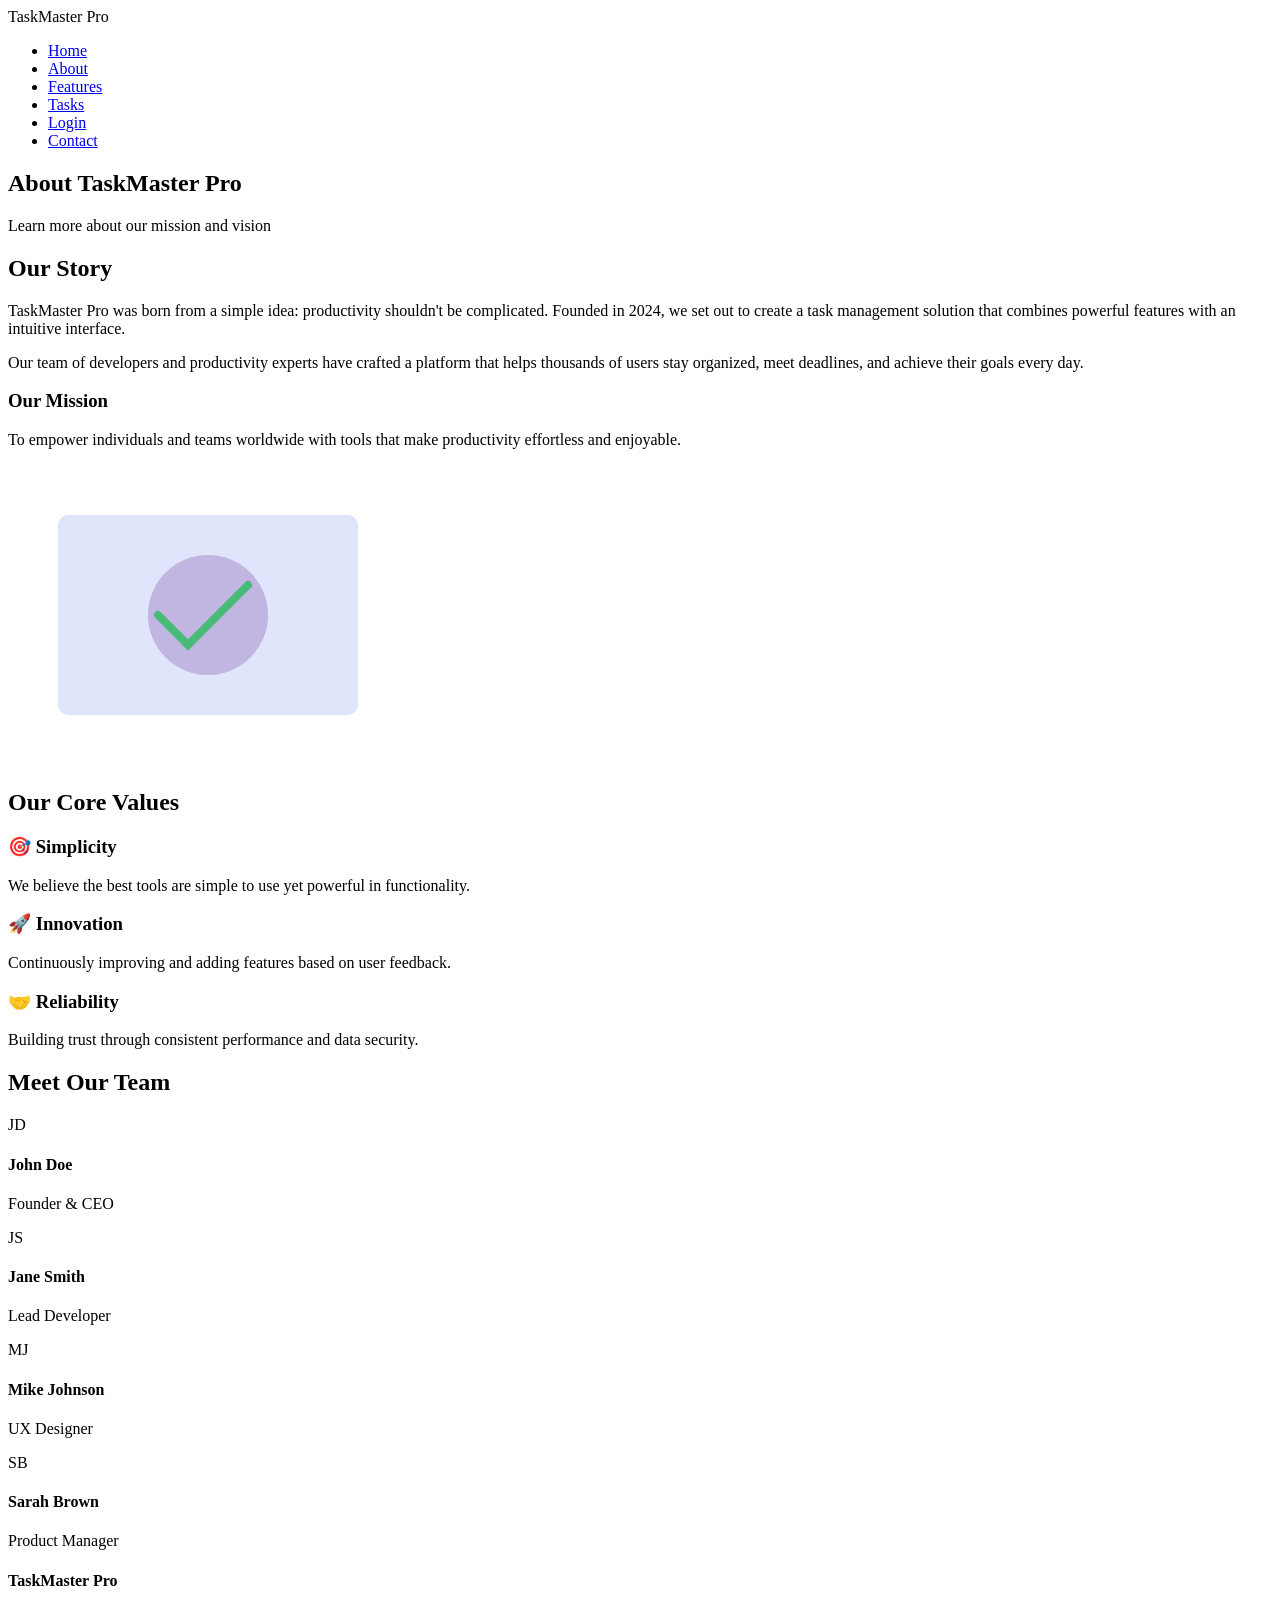
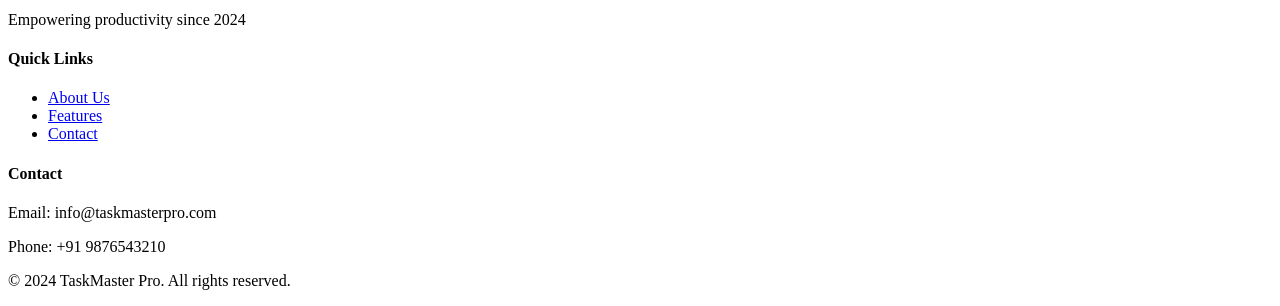
==== about.html @ 604fd154 "Add files via upload" ====
<!DOCTYPE html>
<html lang="en">
<head>
    <meta charset="UTF-8">
    <meta name="viewport" content="width=device-width, initial-scale=1.0">
    <title>About Us - TaskMaster Pro</title>
    <link rel="stylesheet" href="css/styles.css">
</head>
<body>
    <nav class="navbar">
        <div class="container">
            <div class="logo">TaskMaster Pro</div>
            <ul class="nav-links">
                <li><a href="index.html">Home</a></li>
                <li><a href="about.html" class="active">About</a></li>
                <li><a href="features.html">Features</a></li>
                <li><a href="tasks.html">Tasks</a></li>
                <li><a href="login.html">Login</a></li>
                <li><a href="contact.html">Contact</a></li>
            </ul>
            <div class="hamburger">
                <span></span>
                <span></span>
                <span></span>
            </div>
        </div>
    </nav>

    <section class="page-header">
        <div class="container">
            <h1>About TaskMaster Pro</h1>
            <p>Learn more about our mission and vision</p>
        </div>
    </section>

    <section class="about-content">
        <div class="container">
            <div class="about-grid">
                <div class="about-text">
                    <h2>Our Story</h2>
                    <p>TaskMaster Pro was born from a simple idea: productivity shouldn't be complicated. Founded in 2024, we set out to create a task management solution that combines powerful features with an intuitive interface.</p>
                    <p>Our team of developers and productivity experts have crafted a platform that helps thousands of users stay organized, meet deadlines, and achieve their goals every day.</p>
                    <h3>Our Mission</h3>
                    <p>To empower individuals and teams worldwide with tools that make productivity effortless and enjoyable.</p>
                </div>
                <div class="about-image">
                    <div class="image-placeholder">
                        <svg width="400" height="300" viewBox="0 0 400 300">
                            <rect x="50" y="50" width="300" height="200" fill="#667eea" opacity="0.2" rx="10"/>
                            <circle cx="200" cy="150" r="60" fill="#764ba2" opacity="0.3"/>
                            <path d="M 150 150 L 180 180 L 240 120" stroke="#48bb78" stroke-width="8" fill="none" stroke-linecap="round"/>
                        </svg>
                    </div>
                </div>
            </div>

            <div class="values-section">
                <h2>Our Core Values</h2>
                <div class="values-grid">
                    <div class="value-card">
                        <h3>🎯 Simplicity</h3>
                        <p>We believe the best tools are simple to use yet powerful in functionality.</p>
                    </div>
                    <div class="value-card">
                        <h3>🚀 Innovation</h3>
                        <p>Continuously improving and adding features based on user feedback.</p>
                    </div>
                    <div class="value-card">
                        <h3>🤝 Reliability</h3>
                        <p>Building trust through consistent performance and data security.</p>
                    </div>
                </div>
            </div>

            <div class="team-section">
                <h2>Meet Our Team</h2>
                <div class="team-grid">
                    <div class="team-member">
                        <div class="member-avatar">JD</div>
                        <h4>John Doe</h4>
                        <p>Founder & CEO</p>
                    </div>
                    <div class="team-member">
                        <div class="member-avatar">JS</div>
                        <h4>Jane Smith</h4>
                        <p>Lead Developer</p>
                    </div>
                    <div class="team-member">
                        <div class="member-avatar">MJ</div>
                        <h4>Mike Johnson</h4>
                        <p>UX Designer</p>
                    </div>
                    <div class="team-member">
                        <div class="member-avatar">SB</div>
                        <h4>Sarah Brown</h4>
                        <p>Product Manager</p>
                    </div>
                </div>
            </div>
        </div>
    </section>

    <footer class="footer">
        <div class="container">
            <div class="footer-content">
                <div class="footer-section">
                    <h4>TaskMaster Pro</h4>
                    <p>Empowering productivity since 2024</p>
                </div>
                <div class="footer-section">
                    <h4>Quick Links</h4>
                    <ul>
                        <li><a href="about.html">About Us</a></li>
                        <li><a href="features.html">Features</a></li>
                        <li><a href="contact.html">Contact</a></li>
                    </ul>
                </div>
                <div class="footer-section">
                    <h4>Contact</h4>
                    <p>Email: info@taskmasterpro.com</p>
                    <p>Phone: +91 9876543210</p>
                </div>
            </div>
            <div class="footer-bottom">
                <p>&copy; 2024 TaskMaster Pro. All rights reserved.</p>
            </div>
        </div>
    </footer>

    <script src="js/script.js"></script>
</body>
</html>
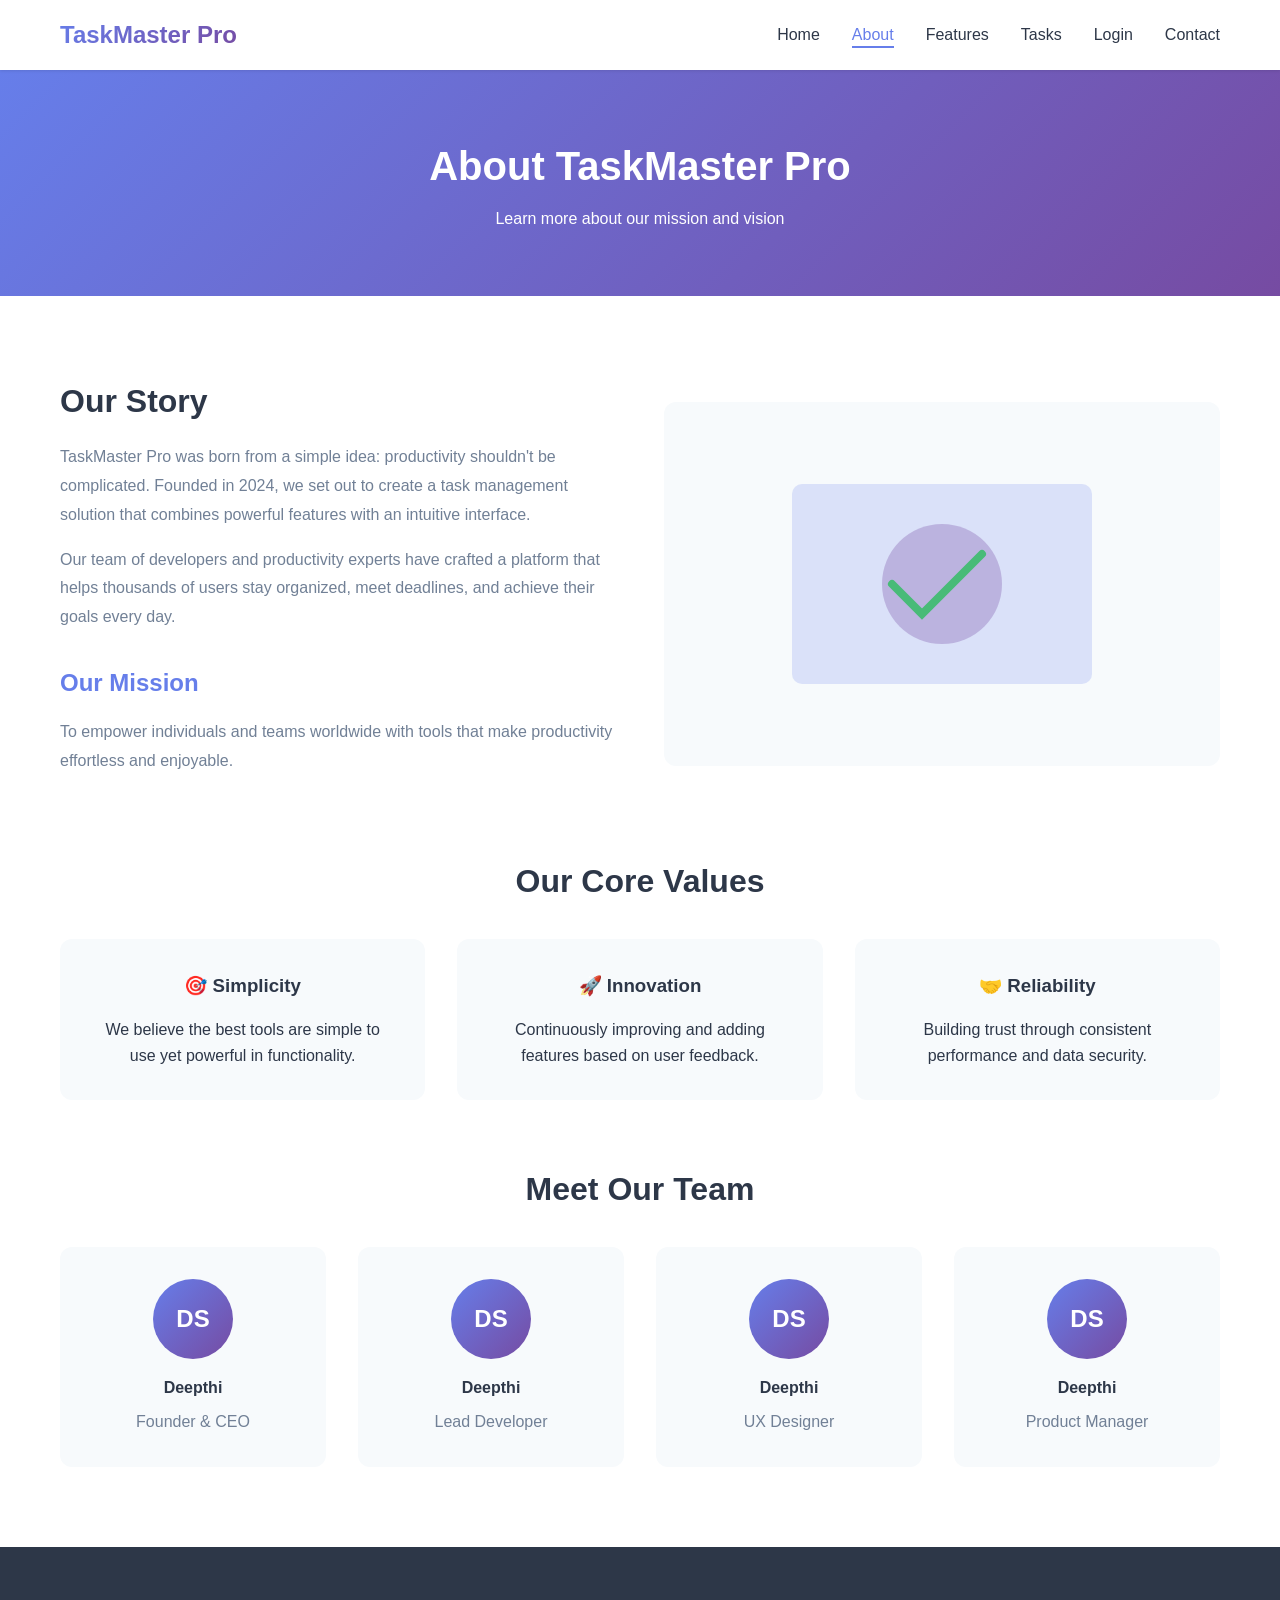
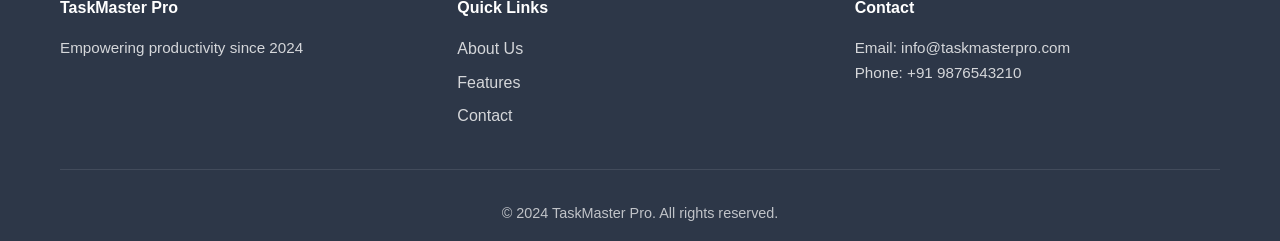
==== commit 839a861b: "Add files via upload" ====
--- a/about.html
+++ b/about.html
@@ -14,8 +14,8 @@
                 <li><a href="index.html">Home</a></li>
                 <li><a href="about.html" class="active">About</a></li>
                 <li><a href="features.html">Features</a></li>
-                <li><a href="tasks.html">Tasks</a></li>
-                <li><a href="login.html">Login</a></li>
+                <li><a href="php/tasks.php">Tasks</a></li>
+                <li><a href="php/login.php">Login</a></li>
                 <li><a href="contact.html">Contact</a></li>
             </ul>
             <div class="hamburger">
@@ -76,23 +76,23 @@
                 <h2>Meet Our Team</h2>
                 <div class="team-grid">
                     <div class="team-member">
-                        <div class="member-avatar">JD</div>
-                        <h4>John Doe</h4>
+                        <div class="member-avatar">DS</div>
+                        <h4>Deepthi</h4>
                         <p>Founder & CEO</p>
                     </div>
                     <div class="team-member">
-                        <div class="member-avatar">JS</div>
-                        <h4>Jane Smith</h4>
+                        <div class="member-avatar">DS</div>
+                        <h4>Deepthi</h4>
                         <p>Lead Developer</p>
                     </div>
                     <div class="team-member">
-                        <div class="member-avatar">MJ</div>
-                        <h4>Mike Johnson</h4>
+                        <div class="member-avatar">DS</div>
+                        <h4>Deepthi</h4>
                         <p>UX Designer</p>
                     </div>
                     <div class="team-member">
-                        <div class="member-avatar">SB</div>
-                        <h4>Sarah Brown</h4>
+                        <div class="member-avatar">DS</div>
+                        <h4>Deepthi</h4>
                         <p>Product Manager</p>
                     </div>
                 </div>
--- a/css/styles.css
+++ b/css/styles.css
@@ -0,0 +1,1155 @@
+/* ===================================
+   CSS Reset & Base Styles
+   =================================== */
+* {
+    margin: 0;
+    padding: 0;
+    box-sizing: border-box;
+}
+
+:root {
+    --primary-color: #667eea;
+    --secondary-color: #764ba2;
+    --accent-color: #48bb78;
+    --danger-color: #f56565;
+    --warning-color: #ed8936;
+    --text-dark: #2d3748;
+    --text-light: #718096;
+    --bg-light: #f7fafc;
+    --bg-white: #ffffff;
+    --border-color: #e2e8f0;
+    --shadow-sm: 0 1px 3px rgba(0,0,0,0.1);
+    --shadow-md: 0 4px 6px rgba(0,0,0,0.1);
+    --shadow-lg: 0 10px 25px rgba(0,0,0,0.15);
+    --transition: all 0.3s ease;
+}
+
+body {
+    font-family: 'Segoe UI', Tahoma, Geneva, Verdana, sans-serif;
+    line-height: 1.6;
+    color: var(--text-dark);
+    background-color: var(--bg-light);
+}
+
+.container {
+    max-width: 1200px;
+    margin: 0 auto;
+    padding: 0 20px;
+}
+
+/* ===================================
+   Navigation Bar (Positioning)
+   =================================== */
+.navbar {
+    background: var(--bg-white);
+    box-shadow: var(--shadow-sm);
+    position: sticky;
+    top: 0;
+    z-index: 1000;
+    padding: 1rem 0;
+}
+
+.navbar .container {
+    display: flex;
+    justify-content: space-between;
+    align-items: center;
+}
+
+.logo {
+    font-size: 1.5rem;
+    font-weight: bold;
+    background: linear-gradient(135deg, var(--primary-color), var(--secondary-color));
+    -webkit-background-clip: text;
+    -webkit-text-fill-color: transparent;
+    background-clip: text;
+}
+
+.nav-links {
+    display: flex;
+    list-style: none;
+    gap: 2rem;
+}
+
+.nav-links a {
+    text-decoration: none;
+    color: var(--text-dark);
+    font-weight: 500;
+    transition: var(--transition);
+    position: relative;
+}
+
+.nav-links a:hover,
+.nav-links a.active {
+    color: var(--primary-color);
+}
+
+.nav-links a::after {
+    content: '';
+    position: absolute;
+    bottom: -5px;
+    left: 0;
+    width: 0;
+    height: 2px;
+    background: var(--primary-color);
+    transition: var(--transition);
+}
+
+.nav-links a:hover::after,
+.nav-links a.active::after {
+    width: 100%;
+}
+
+.hamburger {
+    display: none;
+    flex-direction: column;
+    cursor: pointer;
+    gap: 4px;
+}
+
+.hamburger span {
+    width: 25px;
+    height: 3px;
+    background: var(--text-dark);
+    transition: var(--transition);
+}
+
+/* ===================================
+   Hero Section
+   =================================== */
+.hero {
+    background: linear-gradient(135deg, #667eea 0%, #764ba2 100%);
+    color: white;
+    padding: 6rem 0;
+    position: relative;
+    overflow: hidden;
+}
+
+.hero::before {
+    content: '';
+    position: absolute;
+    top: -50%;
+    right: -50%;
+    width: 100%;
+    height: 100%;
+    background: radial-gradient(circle, rgba(255,255,255,0.1) 0%, transparent 70%);
+}
+
+.hero .container {
+    display: flex;
+    align-items: center;
+    justify-content: space-between;
+    gap: 3rem;
+    position: relative;
+    z-index: 1;
+}
+
+.hero-content {
+    flex: 1;
+}
+
+.hero h1 {
+    font-size: 3rem;
+    margin-bottom: 1rem;
+    line-height: 1.2;
+}
+
+.hero p {
+    font-size: 1.2rem;
+    margin-bottom: 2rem;
+    opacity: 0.9;
+}
+
+.cta-buttons {
+    display: flex;
+    gap: 1rem;
+}
+
+.hero-image {
+    flex: 1;
+    display: flex;
+    justify-content: center;
+}
+
+/* ===================================
+   Buttons
+   =================================== */
+.btn {
+    display: inline-block;
+    padding: 0.75rem 1.5rem;
+    border-radius: 8px;
+    text-decoration: none;
+    font-weight: 600;
+    transition: var(--transition);
+    border: none;
+    cursor: pointer;
+    font-size: 1rem;
+}
+
+.btn-primary {
+    background: white;
+    color: var(--primary-color);
+}
+
+.btn-primary:hover {
+    transform: translateY(-2px);
+    box-shadow: var(--shadow-md);
+}
+
+.btn-secondary {
+    background: transparent;
+    color: white;
+    border: 2px solid white;
+}
+
+.btn-secondary:hover {
+    background: white;
+    color: var(--primary-color);
+}
+
+.btn-block {
+    width: 100%;
+    text-align: center;
+}
+
+.btn-small {
+    padding: 0.5rem 1rem;
+    font-size: 0.9rem;
+}
+
+.btn-complete {
+    background: var(--accent-color);
+    color: white;
+}
+
+.btn-delete {
+    background: var(--danger-color);
+    color: white;
+}
+
+.btn-social {
+    background: var(--bg-white);
+    color: var(--text-dark);
+    border: 1px solid var(--border-color);
+}
+
+/* ===================================
+   Features Section (Box Model & Floats)
+   =================================== */
+.features-preview {
+    padding: 5rem 0;
+    background: var(--bg-white);
+}
+
+.features-preview h2 {
+    text-align: center;
+    font-size: 2.5rem;
+    margin-bottom: 3rem;
+    color: var(--text-dark);
+}
+
+.features-grid {
+    display: grid;
+    grid-template-columns: repeat(auto-fit, minmax(250px, 1fr));
+    gap: 2rem;
+}
+
+.feature-card {
+    padding: 2rem;
+    background: var(--bg-light);
+    border-radius: 12px;
+    text-align: center;
+    transition: var(--transition);
+    box-shadow: var(--shadow-sm);
+}
+
+.feature-card:hover {
+    transform: translateY(-5px);
+    box-shadow: var(--shadow-lg);
+}
+
+.feature-card .icon {
+    font-size: 3rem;
+    margin-bottom: 1rem;
+}
+
+.feature-card h3 {
+    margin-bottom: 1rem;
+    color: var(--text-dark);
+}
+
+.feature-card p {
+    color: var(--text-light);
+}
+
+/* ===================================
+   Statistics Section
+   =================================== */
+.stats {
+    padding: 4rem 0;
+    background: linear-gradient(135deg, #667eea 0%, #764ba2 100%);
+    color: white;
+}
+
+.stats-grid {
+    display: grid;
+    grid-template-columns: repeat(auto-fit, minmax(200px, 1fr));
+    gap: 2rem;
+    text-align: center;
+}
+
+.stat-item h3 {
+    font-size: 3rem;
+    margin-bottom: 0.5rem;
+}
+
+.stat-item p {
+    font-size: 1.1rem;
+    opacity: 0.9;
+}
+
+/* ===================================
+   Page Header
+   =================================== */
+.page-header {
+    background: linear-gradient(135deg, #667eea 0%, #764ba2 100%);
+    color: white;
+    padding: 4rem 0;
+    text-align: center;
+}
+
+.page-header h1 {
+    font-size: 2.5rem;
+    margin-bottom: 0.5rem;
+}
+
+/* ===================================
+   About Section
+   =================================== */
+.about-content {
+    padding: 5rem 0;
+    background: var(--bg-white);
+}
+
+.about-grid {
+    display: grid;
+    grid-template-columns: 1fr 1fr;
+    gap: 3rem;
+    align-items: center;
+    margin-bottom: 4rem;
+}
+
+.about-text h2 {
+    font-size: 2rem;
+    margin-bottom: 1rem;
+    color: var(--text-dark);
+}
+
+.about-text h3 {
+    font-size: 1.5rem;
+    margin: 2rem 0 1rem;
+    color: var(--primary-color);
+}
+
+.about-text p {
+    margin-bottom: 1rem;
+    color: var(--text-light);
+    line-height: 1.8;
+}
+
+.image-placeholder {
+    background: var(--bg-light);
+    border-radius: 12px;
+    padding: 2rem;
+    display: flex;
+    justify-content: center;
+    align-items: center;
+}
+
+.values-section,
+.team-section {
+    margin-top: 4rem;
+}
+
+.values-section h2,
+.team-section h2 {
+    text-align: center;
+    font-size: 2rem;
+    margin-bottom: 2rem;
+}
+
+.values-grid {
+    display: grid;
+    grid-template-columns: repeat(auto-fit, minmax(250px, 1fr));
+    gap: 2rem;
+}
+
+.value-card {
+    padding: 2rem;
+    background: var(--bg-light);
+    border-radius: 12px;
+    text-align: center;
+}
+
+.value-card h3 {
+    margin-bottom: 1rem;
+    color: var(--text-dark);
+}
+
+.team-grid {
+    display: grid;
+    grid-template-columns: repeat(auto-fit, minmax(200px, 1fr));
+    gap: 2rem;
+}
+
+.team-member {
+    text-align: center;
+    padding: 2rem;
+    background: var(--bg-light);
+    border-radius: 12px;
+}
+
+.member-avatar {
+    width: 80px;
+    height: 80px;
+    background: linear-gradient(135deg, var(--primary-color), var(--secondary-color));
+    color: white;
+    border-radius: 50%;
+    display: flex;
+    align-items: center;
+    justify-content: center;
+    font-size: 1.5rem;
+    font-weight: bold;
+    margin: 0 auto 1rem;
+}
+
+.team-member h4 {
+    margin-bottom: 0.5rem;
+    color: var(--text-dark);
+}
+
+.team-member p {
+    color: var(--text-light);
+}
+
+/* ===================================
+   Features Detailed Section
+   =================================== */
+.features-detailed {
+    padding: 5rem 0;
+    background: var(--bg-white);
+}
+
+.feature-detail {
+    display: flex;
+    gap: 2rem;
+    align-items: center;
+    margin-bottom: 4rem;
+    padding: 2rem;
+    background: var(--bg-light);
+    border-radius: 12px;
+}
+
+.feature-detail.reverse {
+    flex-direction: row-reverse;
+}
+
+.feature-icon {
+    font-size: 4rem;
+    min-width: 100px;
+    text-align: center;
+}
+
+.feature-info h3 {
+    font-size: 1.8rem;
+    margin-bottom: 1rem;
+    color: var(--text-dark);
+}
+
+.feature-info p {
+    margin-bottom: 1rem;
+    color: var(--text-light);
+}
+
+.feature-info ul {
+    list-style: none;
+    padding-left: 0;
+}
+
+.feature-info ul li {
+    padding: 0.5rem 0;
+    padding-left: 1.5rem;
+    position: relative;
+    color: var(--text-light);
+}
+
+.feature-info ul li::before {
+    content: '✓';
+    position: absolute;
+    left: 0;
+    color: var(--accent-color);
+    font-weight: bold;
+}
+
+/* ===================================
+   Calculator Section
+   =================================== */
+.productivity-calculator {
+    padding: 5rem 0;
+    background: var(--bg-light);
+}
+
+.productivity-calculator h2 {
+    text-align: center;
+    font-size: 2rem;
+    margin-bottom: 0.5rem;
+}
+
+.productivity-calculator > p {
+    text-align: center;
+    color: var(--text-light);
+    margin-bottom: 3rem;
+}
+
+.calculator-card {
+    display: grid;
+    grid-template-columns: 1fr 1fr;
+    gap: 3rem;
+    background: var(--bg-white);
+    padding: 3rem;
+    border-radius: 12px;
+    box-shadow: var(--shadow-md);
+    max-width: 900px;
+    margin: 0 auto;
+}
+
+.calculator-form .form-group {
+    margin-bottom: 1.5rem;
+}
+
+.calculator-results {
+    background: linear-gradient(135deg, #667eea 0%, #764ba2 100%);
+    padding: 2rem;
+    border-radius: 12px;
+    color: white;
+}
+
+.calculator-results h3 {
+    margin-bottom: 1.5rem;
+    text-align: center;
+}
+
+.result-item {
+    display: flex;
+    justify-content: space-between;
+    padding: 1rem 0;
+    border-bottom: 1px solid rgba(255,255,255,0.2);
+}
+
+.result-item:last-child {
+    border-bottom: none;
+}
+
+.result-value {
+    font-weight: bold;
+    font-size: 1.1rem;
+}
+
+.result-value.highlight {
+    font-size: 1.5rem;
+    color: #ffd700;
+}
+
+/* ===================================
+   Form Styles
+   =================================== */
+.form-group {
+    margin-bottom: 1.5rem;
+}
+
+.form-group label {
+    display: block;
+    margin-bottom: 0.5rem;
+    font-weight: 600;
+    color: var(--text-dark);
+}
+
+.form-group input,
+.form-group select,
+.form-group textarea {
+    width: 100%;
+    padding: 0.75rem;
+    border: 1px solid var(--border-color);
+    border-radius: 8px;
+    font-size: 1rem;
+    transition: var(--transition);
+    font-family: inherit;
+}
+
+.form-group input:focus,
+.form-group select:focus,
+.form-group textarea:focus {
+    outline: none;
+    border-color: var(--primary-color);
+    box-shadow: 0 0 0 3px rgba(102, 126, 234, 0.1);
+}
+
+.form-group small {
+    display: block;
+    margin-top: 0.25rem;
+    color: var(--text-light);
+    font-size: 0.85rem;
+}
+
+.error-message {
+    color: var(--danger-color);
+    font-size: 0.85rem;
+    margin-top: 0.25rem;
+    display: block;
+}
+
+.form-row {
+    display: grid;
+    grid-template-columns: 1fr 1fr;
+    gap: 1rem;
+}
+
+/* ===================================
+   Tasks Section
+   =================================== */
+.tasks-section {
+    padding: 3rem 0;
+    background: var(--bg-white);
+}
+
+.task-form-container {
+    background: var(--bg-light);
+    padding: 2rem;
+    border-radius: 12px;
+    margin-bottom: 3rem;
+}
+
+.task-form-container h2 {
+    margin-bottom: 1.5rem;
+    color: var(--text-dark);
+}
+
+.task-stats {
+    display: grid;
+    grid-template-columns: repeat(auto-fit, minmax(200px, 1fr));
+    gap: 1.5rem;
+    margin-bottom: 3rem;
+}
+
+.stat-box {
+    background: linear-gradient(135deg, var(--primary-color), var(--secondary-color));
+    padding: 2rem;
+    border-radius: 12px;
+    text-align: center;
+    color: white;
+}
+
+.stat-box h3 {
+    font-size: 2.5rem;
+    margin-bottom: 0.5rem;
+}
+
+.task-filters {
+    display: flex;
+    gap: 1rem;
+    margin-bottom: 2rem;
+    flex-wrap: wrap;
+}
+
+.filter-btn {
+    padding: 0.5rem 1.5rem;
+    border: 2px solid var(--border-color);
+    background: var(--bg-white);
+    border-radius: 8px;
+    cursor: pointer;
+    transition: var(--transition);
+    font-weight: 500;
+}
+
+.filter-btn.active,
+.filter-btn:hover {
+    background: var(--primary-color);
+    color: white;
+    border-color: var(--primary-color);
+}
+
+.tasks-list {
+    display: grid;
+    gap: 1.5rem;
+}
+
+.task-card {
+    background: var(--bg-light);
+    padding: 1.5rem;
+    border-radius: 12px;
+    border-left: 4px solid var(--primary-color);
+    transition: var(--transition);
+}
+
+.task-card:hover {
+    box-shadow: var(--shadow-md);
+    transform: translateX(5px);
+}
+
+.task-header {
+    display: flex;
+    justify-content: space-between;
+    align-items: center;
+    margin-bottom: 1rem;
+}
+
+.task-header h3 {
+    color: var(--text-dark);
+    font-size: 1.2rem;
+}
+
+.priority-badge {
+    padding: 0.25rem 0.75rem;
+    border-radius: 20px;
+    font-size: 0.85rem;
+    font-weight: 600;
+}
+
+.priority-badge.high {
+    background: #fee;
+    color: var(--danger-color);
+}
+
+.priority-badge.medium {
+    background: #fef6e6;
+    color: var(--warning-color);
+}
+
+.priority-badge.low {
+    background: #e6f7ed;
+    color: var(--accent-color);
+}
+
+.task-description {
+    color: var(--text-light);
+    margin-bottom: 1rem;
+}
+
+.task-meta {
+    display: flex;
+    gap: 2rem;
+    margin-bottom: 1rem;
+    font-size: 0.9rem;
+    color: var(--text-light);
+}
+
+.task-actions {
+    display: flex;
+    gap: 0.5rem;
+}
+
+/* ===================================
+   Login/Register Section
+   =================================== */
+.login-section {
+    padding: 3rem 0;
+    background: var(--bg-white);
+    min-height: calc(100vh - 200px);
+}
+
+.login-container {
+    display: grid;
+    grid-template-columns: 1fr 1fr;
+    gap: 3rem;
+    align-items: center;
+    max-width: 1000px;
+    margin: 0 auto;
+}
+
+.login-form-wrapper {
+    background: var(--bg-light);
+    padding: 3rem;
+    border-radius: 12px;
+    box-shadow: var(--shadow-md);
+}
+
+.login-form-wrapper h2 {
+    margin-bottom: 0.5rem;
+    color: var(--text-dark);
+}
+
+.login-subtitle {
+    color: var(--text-light);
+    margin-bottom: 2rem;
+}
+
+.form-tabs {
+    display: flex;
+    gap: 1rem;
+    margin-bottom: 2rem;
+}
+
+.tab-btn {
+    flex: 1;
+    padding: 0.75rem;
+    border: none;
+    background: transparent;
+    font-size: 1rem;
+    font-weight: 600;
+    cursor: pointer;
+    border-bottom: 2px solid var(--border-color);
+    transition: var(--transition);
+}
+
+.tab-btn.active {
+    color: var(--primary-color);
+    border-bottom-color: var(--primary-color);
+}
+
+.auth-form {
+    display: none;
+}
+
+.auth-form.active-form {
+    display: block;
+}
+
+.form-options {
+    display: flex;
+    justify-content: space-between;
+    align-items: center;
+    margin-bottom: 1.5rem;
+    font-size: 0.9rem;
+}
+
+.checkbox-label {
+    display: flex;
+    align-items: center;
+    gap: 0.5rem;
+    cursor: pointer;
+}
+
+.forgot-link {
+    color: var(--primary-color);
+    text-decoration: none;
+}
+
+.form-divider {
+    text-align: center;
+    margin: 1.5rem 0;
+    position: relative;
+}
+
+.form-divider::before,
+.form-divider::after {
+    content: '';
+    position: absolute;
+    top: 50%;
+    width: 45%;
+    height: 1px;
+    background: var(--border-color);
+}
+
+.form-divider::before {
+    left: 0;
+}
+
+.form-divider::after {
+    right: 0;
+}
+
+.form-divider span {
+    background: var(--bg-light);
+    padding: 0 1rem;
+    color: var(--text-light);
+}
+
+/* ===================================
+   Contact Section
+   =================================== */
+.contact-section {
+    padding: 3rem 0;
+    background: var(--bg-white);
+}
+
+.contact-grid {
+    display: grid;
+    grid-template-columns: 1fr 1fr;
+    gap: 3rem;
+    margin-bottom: 4rem;
+}
+
+.contact-info h2 {
+    margin-bottom: 1rem;
+    color: var(--text-dark);
+}
+
+.contact-info > p {
+    color: var(--text-light);
+    margin-bottom: 2rem;
+}
+
+.contact-details {
+    display: flex;
+    flex-direction: column;
+    gap: 2rem;
+}
+
+.contact-item {
+    display: flex;
+    gap: 1rem;
+    align-items: flex-start;
+}
+
+.contact-icon {
+    font-size: 2rem;
+    min-width: 50px;
+    text-align: center;
+}
+
+.contact-item h4 {
+    margin-bottom: 0.5rem;
+    color: var(--text-dark);
+}
+
+.contact-item p {
+    color: var(--text-light);
+    font-size: 0.95rem;
+}
+
+.contact-form-wrapper {
+    background: var(--bg-light);
+    padding: 2rem;
+    border-radius: 12px;
+}
+
+.contact-form-wrapper h2 {
+    margin-bottom: 1.5rem;
+    color: var(--text-dark);
+}
+
+.success-message {
+    background: #e6f7ed;
+    padding: 2rem;
+    border-radius: 12px;
+    text-align: center;
+    border: 2px solid var(--accent-color);
+}
+
+.success-message h3 {
+    color: var(--accent-color);
+    margin-bottom: 0.5rem;
+}
+
+.faq-section {
+    margin-top: 4rem;
+}
+
+.faq-section h2 {
+    text-align: center;
+    margin-bottom: 2rem;
+    color: var(--text-dark);
+}
+
+.faq-grid {
+    display: grid;
+    grid-template-columns: repeat(auto-fit, minmax(250px, 1fr));
+    gap: 2rem;
+}
+
+.faq-item {
+    background: var(--bg-light);
+    padding: 1.5rem;
+    border-radius: 12px;
+}
+
+.faq-item h4 {
+    margin-bottom: 0.5rem;
+    color: var(--text-dark);
+}
+
+.faq-item p {
+    color: var(--text-light);
+    font-size: 0.95rem;
+}
+
+/* ===================================
+   Footer
+   =================================== */
+.footer {
+    background: var(--text-dark);
+    color: white;
+    padding: 3rem 0 1rem;
+}
+
+.footer-content {
+    display: grid;
+    grid-template-columns: repeat(auto-fit, minmax(250px, 1fr));
+    gap: 2rem;
+    margin-bottom: 2rem;
+}
+
+.footer-section h4 {
+    margin-bottom: 1rem;
+}
+
+.footer-section p {
+    opacity: 0.8;
+    font-size: 0.95rem;
+}
+
+.footer-section ul {
+    list-style: none;
+}
+
+.footer-section ul li {
+    margin-bottom: 0.5rem;
+}
+
+.footer-section a {
+    color: white;
+    text-decoration: none;
+    opacity: 0.8;
+    transition: var(--transition);
+}
+
+.footer-section a:hover {
+    opacity: 1;
+    color: var(--primary-color);
+}
+
+.footer-bottom {
+    text-align: center;
+    padding-top: 2rem;
+    border-top: 1px solid rgba(255,255,255,0.1);
+}
+
+.footer-bottom p {
+    opacity: 0.7;
+    font-size: 0.9rem;
+}
+
+/* ===================================
+   Responsive Design (Media Queries)
+   =================================== */
+
+/* Tablet */
+@media (max-width: 968px) {
+    .hero .container,
+    .about-grid,
+    .login-container,
+    .contact-grid,
+    .calculator-card {
+        grid-template-columns: 1fr;
+    }
+    
+    .hero-image,
+    .login-image {
+        display: none;
+    }
+    
+    .nav-links {
+        position: fixed;
+        left: -100%;
+        top: 70px;
+        flex-direction: column;
+        background-color: var(--bg-white);
+        width: 100%;
+        text-align: center;
+        transition: 0.3s;
+        box-shadow: var(--shadow-md);
+        padding: 2rem 0;
+    }
+    
+    .nav-links.active {
+        left: 0;
+    }
+    
+    .hamburger {
+        display: flex;
+    }
+    
+    .hamburger.active span:nth-child(1) {
+        transform: rotate(-45deg) translate(-5px, 6px);
+    }
+    
+    .hamburger.active span:nth-child(2) {
+        opacity: 0;
+    }
+    
+    .hamburger.active span:nth-child(3) {
+        transform: rotate(45deg) translate(-5px, -6px);
+    }
+    
+    .hero h1 {
+        font-size: 2rem;
+    }
+    
+    .feature-detail,
+    .feature-detail.reverse {
+        flex-direction: column;
+    }
+}
+
+/* Mobile */
+@media (max-width: 576px) {
+    .container {
+        padding: 0 15px;
+    }
+    
+    .hero {
+        padding: 3rem 0;
+    }
+    
+    .hero h1 {
+        font-size: 1.75rem;
+    }
+    
+    .hero p {
+        font-size: 1rem;
+    }
+    
+    .cta-buttons {
+        flex-direction: column;
+    }
+    
+    .features-grid,
+    .stats-grid,
+    .values-grid,
+    .team-grid {
+        grid-template-columns: 1fr;
+    }
+    
+    .form-row {
+        grid-template-columns: 1fr;
+    }
+    
+    .task-filters {
+        flex-direction: column;
+    }
+    
+    .filter-btn {
+        width: 100%;
+    }
+    
+    .page-header h1 {
+        font-size: 2rem;
+    }
+    
+    .login-form-wrapper {
+        padding: 2rem 1.5rem;
+    }
+    
+    .contact-form-wrapper {
+        padding: 1.5rem;
+    }
+}
+
+/* Print Styles */
+@media print {
+    .navbar,
+    .footer,
+    .btn,
+    .hamburger {
+        display: none;
+    }
+}
